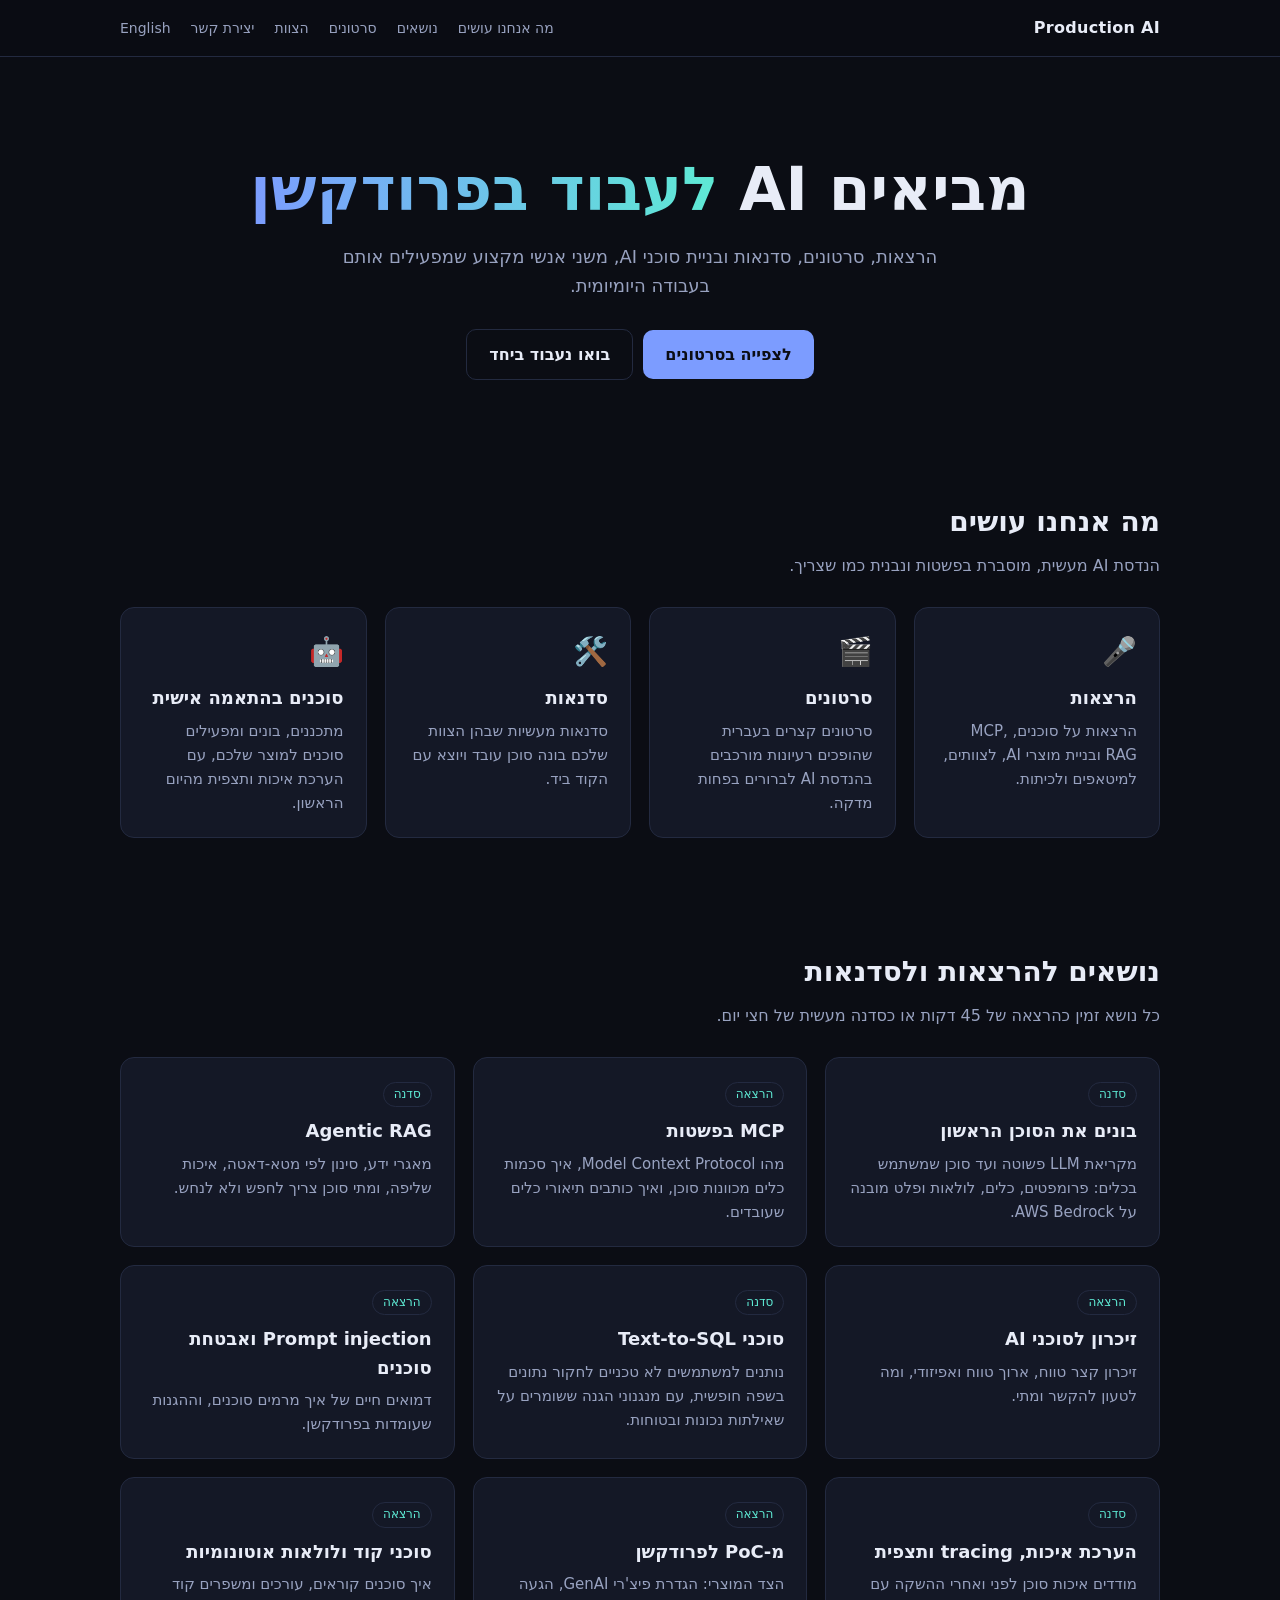
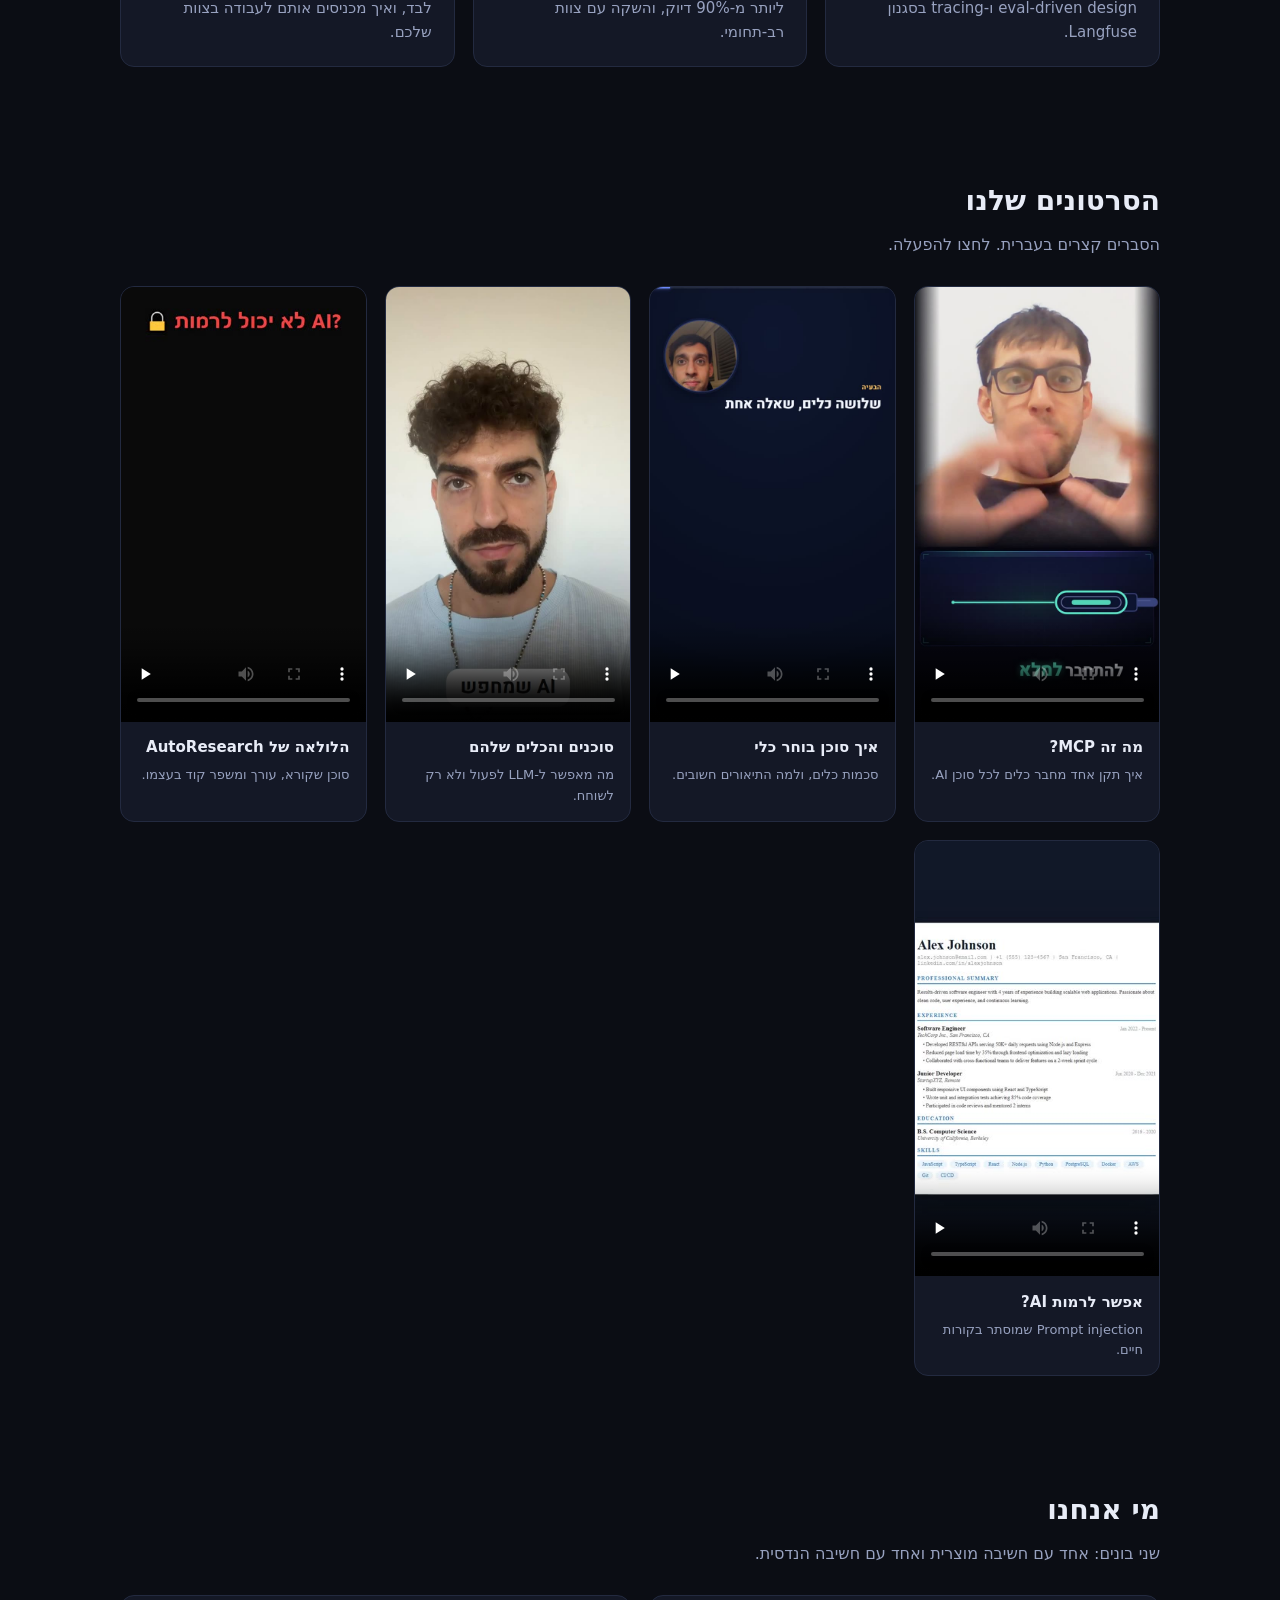
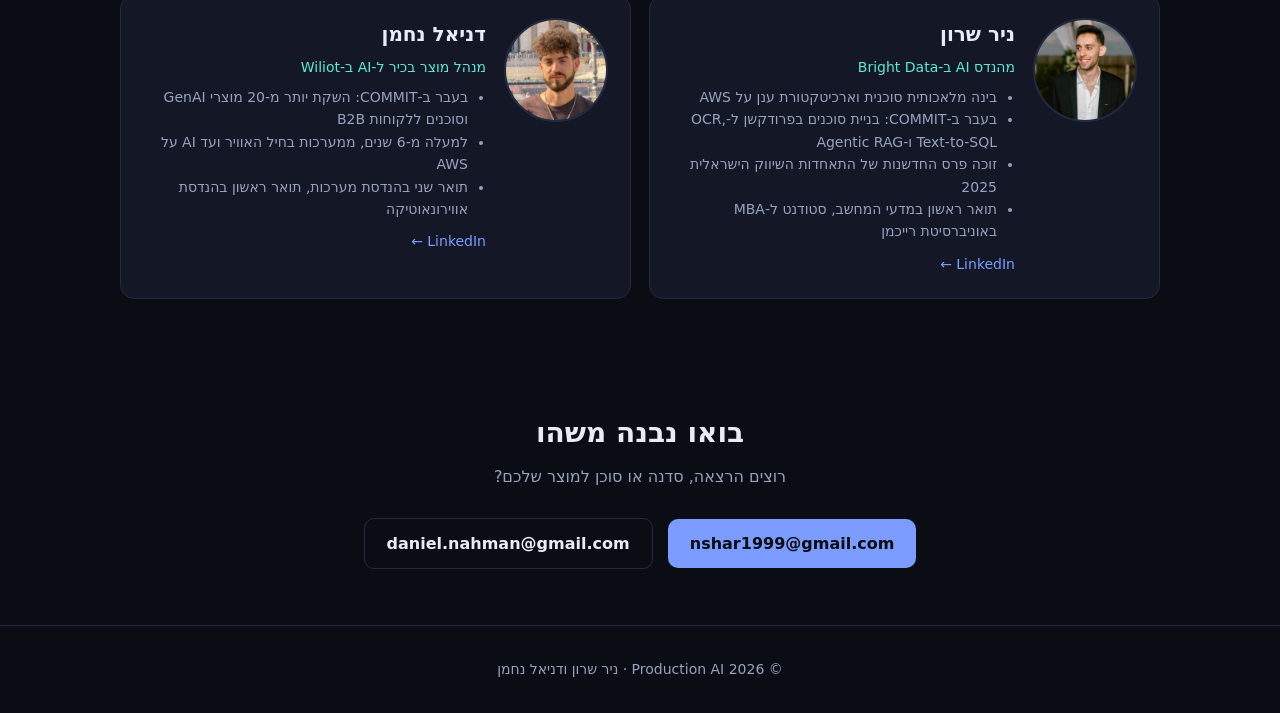
==== he.html @ a1045b03 "Hebrew version, LinkedIn links, MBA update" ====
<!doctype html>
<html lang="he" dir="rtl">
<head>
<meta charset="utf-8">
<meta name="viewport" content="width=device-width, initial-scale=1">
<title>Production AI | ניר שרון ודניאל נחמן</title>
<meta name="description" content="הרצאות, סרטונים, סדנאות ובניית סוכני AI בהתאמה אישית עם ניר שרון ודניאל נחמן.">
<style>
:root{--bg:#0b0d14;--card:#141826;--line:#232a40;--text:#e8ecf7;--mute:#98a2c0;--accent:#7c9cff;--accent2:#5eead4}
*{box-sizing:border-box;margin:0}
html{scroll-behavior:smooth}
body{background:var(--bg);color:var(--text);font:16px/1.6 system-ui,-apple-system,"Segoe UI",Arial,sans-serif}
a{color:var(--accent);text-decoration:none}
.wrap{max-width:1080px;margin:0 auto;padding:0 20px}
nav{position:sticky;top:0;background:#0b0d14ee;backdrop-filter:blur(8px);border-bottom:1px solid var(--line);z-index:5}
nav .wrap{display:flex;justify-content:space-between;align-items:center;height:56px}
nav b{letter-spacing:.3px}
nav div a{margin-right:20px;color:var(--mute);font-size:14px}
nav div a:hover{color:var(--text)}
.hero{padding:96px 0 64px;text-align:center}
.hero h1{font-size:clamp(34px,7vw,60px);line-height:1.2;margin-bottom:18px}
.hero h1 span{background:linear-gradient(90deg,var(--accent),var(--accent2));-webkit-background-clip:text;background-clip:text;color:transparent}
.hero p{color:var(--mute);max-width:620px;margin:0 auto 28px;font-size:18px}
.btn{display:inline-block;padding:12px 22px;border-radius:10px;background:var(--accent);color:#0b0d14;font-weight:600}
.btn.ghost{background:none;border:1px solid var(--line);color:var(--text);margin-right:10px}
section{padding:56px 0}
h2{font-size:28px;margin-bottom:8px}
.sub{color:var(--mute);margin-bottom:28px}
.grid{display:grid;gap:18px}
.offers{grid-template-columns:repeat(auto-fit,minmax(220px,1fr))}
.card{background:var(--card);border:1px solid var(--line);border-radius:14px;padding:22px}
.card h3{font-size:18px;margin-bottom:6px}
.card p{color:var(--mute);font-size:15px}
.icon{font-size:28px;margin-bottom:10px}
.videos{grid-template-columns:repeat(auto-fill,minmax(230px,1fr))}
.vid{padding:0;overflow:hidden}
.vid video{width:100%;aspect-ratio:9/16;object-fit:cover;background:#000;display:block}
.vid .t{padding:14px 16px}
.vid h3{font-size:15px}
.vid p{font-size:13px;color:var(--mute)}
.people{grid-template-columns:repeat(auto-fit,minmax(300px,1fr))}
.person{display:flex;gap:18px;align-items:flex-start}
.person img{width:104px;height:104px;border-radius:50%;object-fit:cover;border:2px solid var(--line);flex:none}
.person h3{font-size:20px}
.role{color:var(--accent2);font-size:14px;margin-bottom:8px}
.person ul{padding-right:18px;color:var(--mute);font-size:14px}
.topics{grid-template-columns:repeat(auto-fit,minmax(260px,1fr))}
.tag{display:inline-block;font-size:12px;padding:2px 10px;border-radius:99px;border:1px solid var(--line);color:var(--accent2);margin-bottom:10px}
.in{display:inline-block;margin-top:10px;font-size:14px}
footer{border-top:1px solid var(--line);padding:32px 0;color:var(--mute);font-size:14px;text-align:center}
</style>
</head>
<body>
<nav><div class="wrap"><b>Production AI</b><div><a href="#what">מה אנחנו עושים</a><a href="#topics">נושאים</a><a href="#videos">סרטונים</a><a href="#team">הצוות</a><a href="#contact">יצירת קשר</a><a href="index.html" hreflang="en">English</a></div></div></nav>

<header class="hero"><div class="wrap">
<h1>מביאים AI <span>לעבוד בפרודקשן</span></h1>
<p>הרצאות, סרטונים, סדנאות ובניית סוכני AI, משני אנשי מקצוע שמפעילים אותם בעבודה היומיומית.</p>
<a class="btn" href="#videos">לצפייה בסרטונים</a><a class="btn ghost" href="#contact">בואו נעבוד ביחד</a>
</div></header>

<section id="what"><div class="wrap">
<h2>מה אנחנו עושים</h2><p class="sub">הנדסת AI מעשית, מוסברת בפשטות ונבנית כמו שצריך.</p>
<div class="grid offers">
<div class="card"><div class="icon">🎤</div><h3>הרצאות</h3><p>הרצאות על סוכנים, MCP, RAG ובניית מוצרי AI, לצוותים, למיטאפים ולכיתות.</p></div>
<div class="card"><div class="icon">🎬</div><h3>סרטונים</h3><p>סרטונים קצרים בעברית שהופכים רעיונות מורכבים בהנדסת AI לברורים בפחות מדקה.</p></div>
<div class="card"><div class="icon">🛠️</div><h3>סדנאות</h3><p>סדנאות מעשיות שבהן הצוות שלכם בונה סוכן עובד ויוצא עם הקוד ביד.</p></div>
<div class="card"><div class="icon">🤖</div><h3>סוכנים בהתאמה אישית</h3><p>מתכננים, בונים ומפעילים סוכנים למוצר שלכם, עם הערכת איכות ותצפית מהיום הראשון.</p></div>
</div></div></section>

<section id="topics"><div class="wrap">
<h2>נושאים להרצאות ולסדנאות</h2><p class="sub">כל נושא זמין כהרצאה של 45 דקות או כסדנה מעשית של חצי יום.</p>
<div class="grid topics">
<div class="card"><span class="tag">סדנה</span><h3>בונים את הסוכן הראשון</h3><p>מקריאת LLM פשוטה ועד סוכן שמשתמש בכלים: פרומפטים, כלים, לולאות ופלט מובנה על AWS Bedrock.</p></div>
<div class="card"><span class="tag">הרצאה</span><h3>MCP בפשטות</h3><p>מהו Model Context Protocol, איך סכמות כלים מכוונות סוכן, ואיך כותבים תיאורי כלים שעובדים.</p></div>
<div class="card"><span class="tag">סדנה</span><h3>Agentic RAG</h3><p>מאגרי ידע, סינון לפי מטא-דאטה, איכות שליפה, ומתי סוכן צריך לחפש ולא לנחש.</p></div>
<div class="card"><span class="tag">הרצאה</span><h3>זיכרון לסוכני AI</h3><p>זיכרון קצר טווח, ארוך טווח ואפיזודי, ומה לטעון להקשר ומתי.</p></div>
<div class="card"><span class="tag">סדנה</span><h3>סוכני Text-to-SQL</h3><p>נותנים למשתמשים לא טכניים לחקור נתונים בשפה חופשית, עם מנגנוני הגנה ששומרים על שאילתות נכונות ובטוחות.</p></div>
<div class="card"><span class="tag">הרצאה</span><h3>Prompt injection ואבטחת סוכנים</h3><p>דמואים חיים של איך מרמים סוכנים, וההגנות שעומדות בפרודקשן.</p></div>
<div class="card"><span class="tag">סדנה</span><h3>הערכת איכות, tracing ותצפית</h3><p>מודדים איכות סוכן לפני ואחרי ההשקה עם eval-driven design ו-tracing בסגנון Langfuse.</p></div>
<div class="card"><span class="tag">הרצאה</span><h3>מ-PoC לפרודקשן</h3><p>הצד המוצרי: הגדרת פיצ'רי GenAI, הגעה ליותר מ-90% דיוק, והשקה עם צוות רב-תחומי.</p></div>
<div class="card"><span class="tag">הרצאה</span><h3>סוכני קוד ולולאות אוטונומיות</h3><p>איך סוכנים קוראים, עורכים ומשפרים קוד לבד, ואיך מכניסים אותם לעבודה בצוות שלכם.</p></div>
</div></div></section>

<section id="videos"><div class="wrap">
<h2>הסרטונים שלנו</h2><p class="sub">הסברים קצרים בעברית. לחצו להפעלה.</p>
<div class="grid videos">
<div class="card vid"><video controls preload="none" playsinline poster="posters/mcp-explained.jpg" src="videos/mcp-explained.mp4"></video><div class="t"><h3>מה זה MCP?</h3><p>איך תקן אחד מחבר כלים לכל סוכן AI.</p></div></div>
<div class="card vid"><video controls preload="none" playsinline poster="posters/mcp-tool-schema.jpg" src="videos/mcp-tool-schema.mp4"></video><div class="t"><h3>איך סוכן בוחר כלי</h3><p>סכמות כלים, ולמה התיאורים חשובים.</p></div></div>
<div class="card vid"><video controls preload="none" playsinline poster="posters/agent-tools.jpg" src="videos/agent-tools.mp4"></video><div class="t"><h3>סוכנים והכלים שלהם</h3><p>מה מאפשר ל-LLM לפעול ולא רק לשוחח.</p></div></div>
<div class="card vid"><video controls preload="none" playsinline poster="posters/autoresearch.jpg" src="videos/autoresearch.mp4"></video><div class="t"><h3>הלולאה של AutoResearch</h3><p>סוכן שקורא, עורך ומשפר קוד בעצמו.</p></div></div>
<div class="card vid"><video controls preload="none" playsinline poster="posters/prompt-injection.jpg" src="videos/prompt-injection.mp4"></video><div class="t"><h3>אפשר לרמות AI?</h3><p>Prompt injection שמוסתר בקורות חיים.</p></div></div>
</div></div></section>

<section id="team"><div class="wrap">
<h2>מי אנחנו</h2><p class="sub">שני בונים: אחד עם חשיבה מוצרית ואחד עם חשיבה הנדסית.</p>
<div class="grid people">
<div class="card person"><img src="img/nir.png" alt="ניר שרון"><div><h3>ניר שרון</h3><div class="role">מהנדס AI ב-Bright Data</div>
<ul><li>בינה מלאכותית סוכנית וארכיטקטורת ענן על AWS</li><li>בעבר ב-COMMIT: בניית סוכנים בפרודקשן ל-OCR, Text-to-SQL ו-Agentic RAG</li><li>זוכה פרס החדשנות של התאחדות השיווק הישראלית 2025</li><li>תואר ראשון במדעי המחשב, סטודנט ל-MBA באוניברסיטת רייכמן</li></ul>
<a class="in" href="https://www.linkedin.com/in/nir-sharon-b76b2b27a/" target="_blank" rel="noopener">LinkedIn ←</a></div></div>
<div class="card person"><img src="img/daniel.jpg" alt="דניאל נחמן"><div><h3>דניאל נחמן</h3><div class="role">מנהל מוצר בכיר ל-AI ב-Wiliot</div>
<ul><li>בעבר ב-COMMIT: השקת יותר מ-20 מוצרי GenAI וסוכנים ללקוחות B2B</li><li>למעלה מ-6 שנים, ממערכות בחיל האוויר ועד AI על AWS</li><li>תואר שני בהנדסת מערכות, תואר ראשון בהנדסת אווירונאוטיקה</li></ul>
<a class="in" href="https://www.linkedin.com/in/daniel-nahman-990b09152/" target="_blank" rel="noopener">LinkedIn ←</a></div></div>
</div></div></section>

<section id="contact"><div class="wrap" style="text-align:center">
<h2>בואו נבנה משהו</h2><p class="sub">רוצים הרצאה, סדנה או סוכן למוצר שלכם?</p>
<a class="btn" href="mailto:nshar1999@gmail.com">nshar1999@gmail.com</a>
<a class="btn ghost" href="mailto:daniel.nahman@gmail.com">daniel.nahman@gmail.com</a>
</div></section>

<footer>© 2026 Production AI · ניר שרון ודניאל נחמן</footer>
</body>
</html>
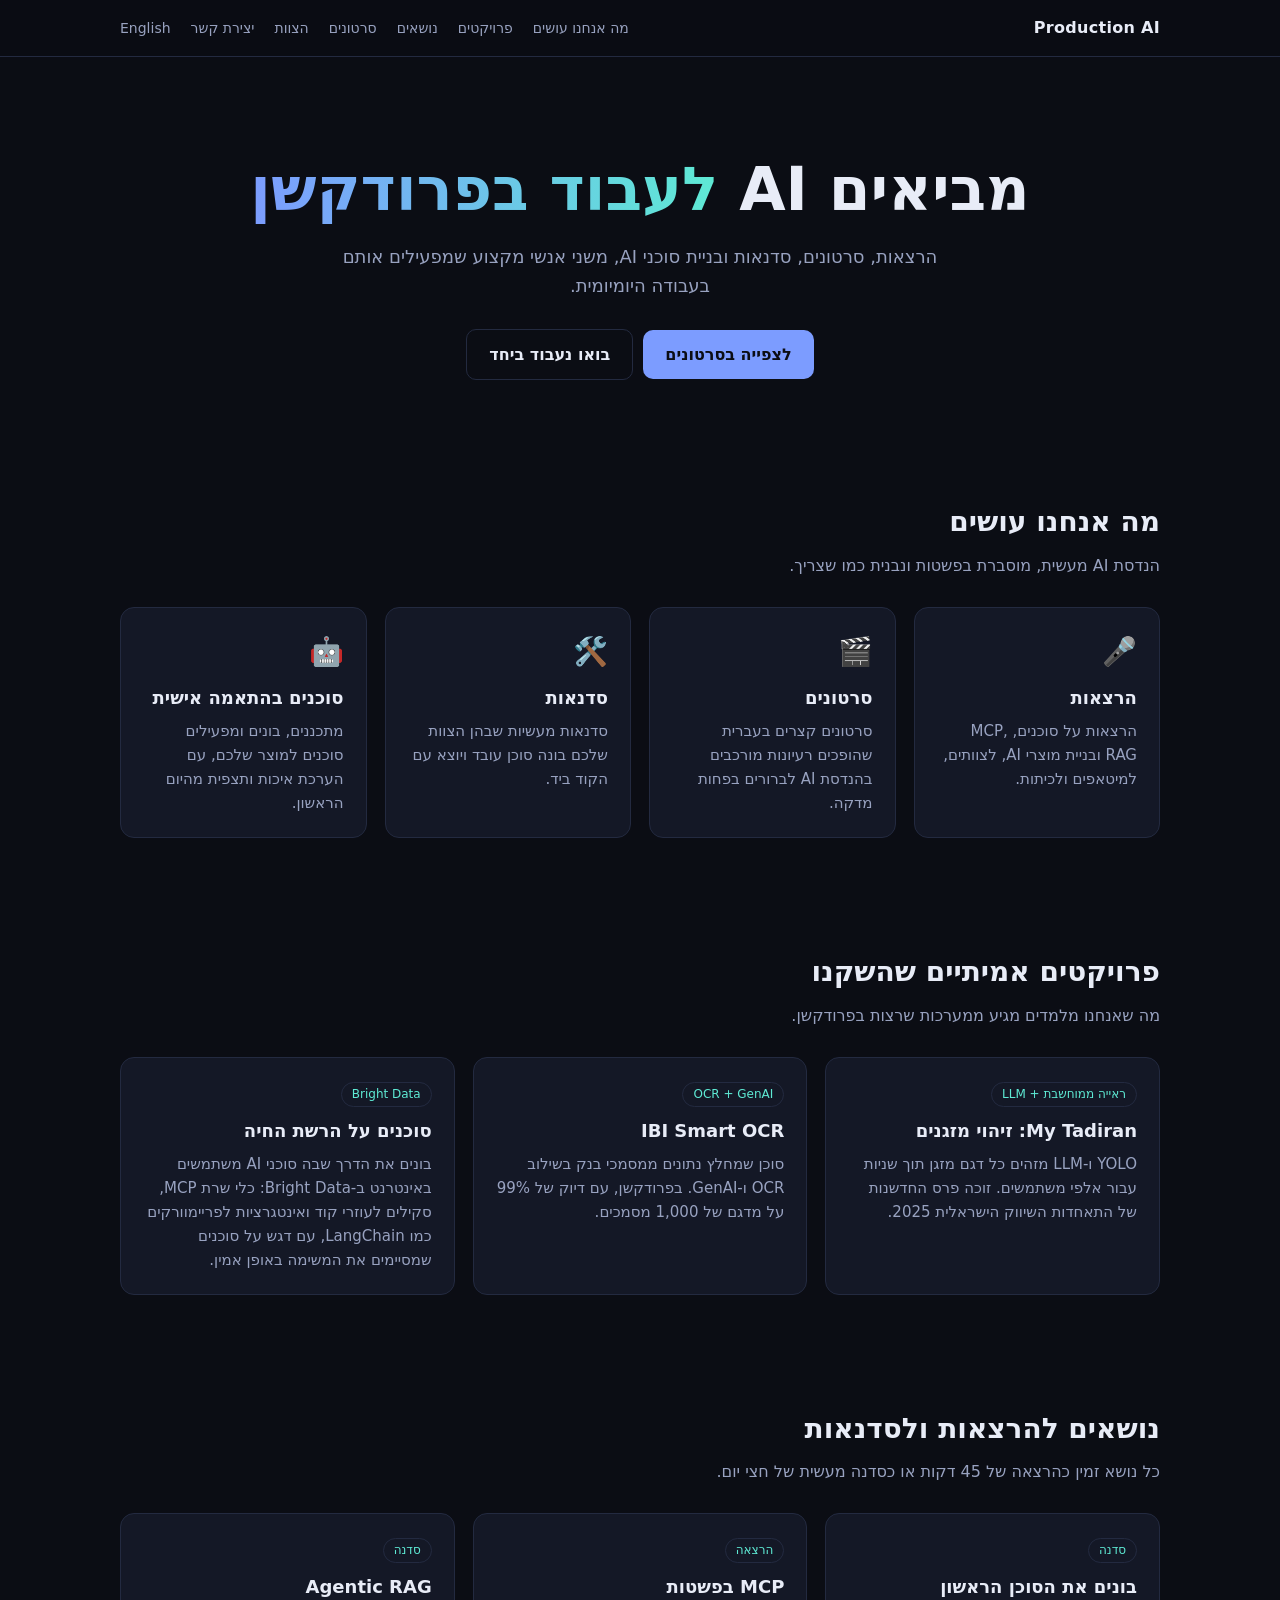
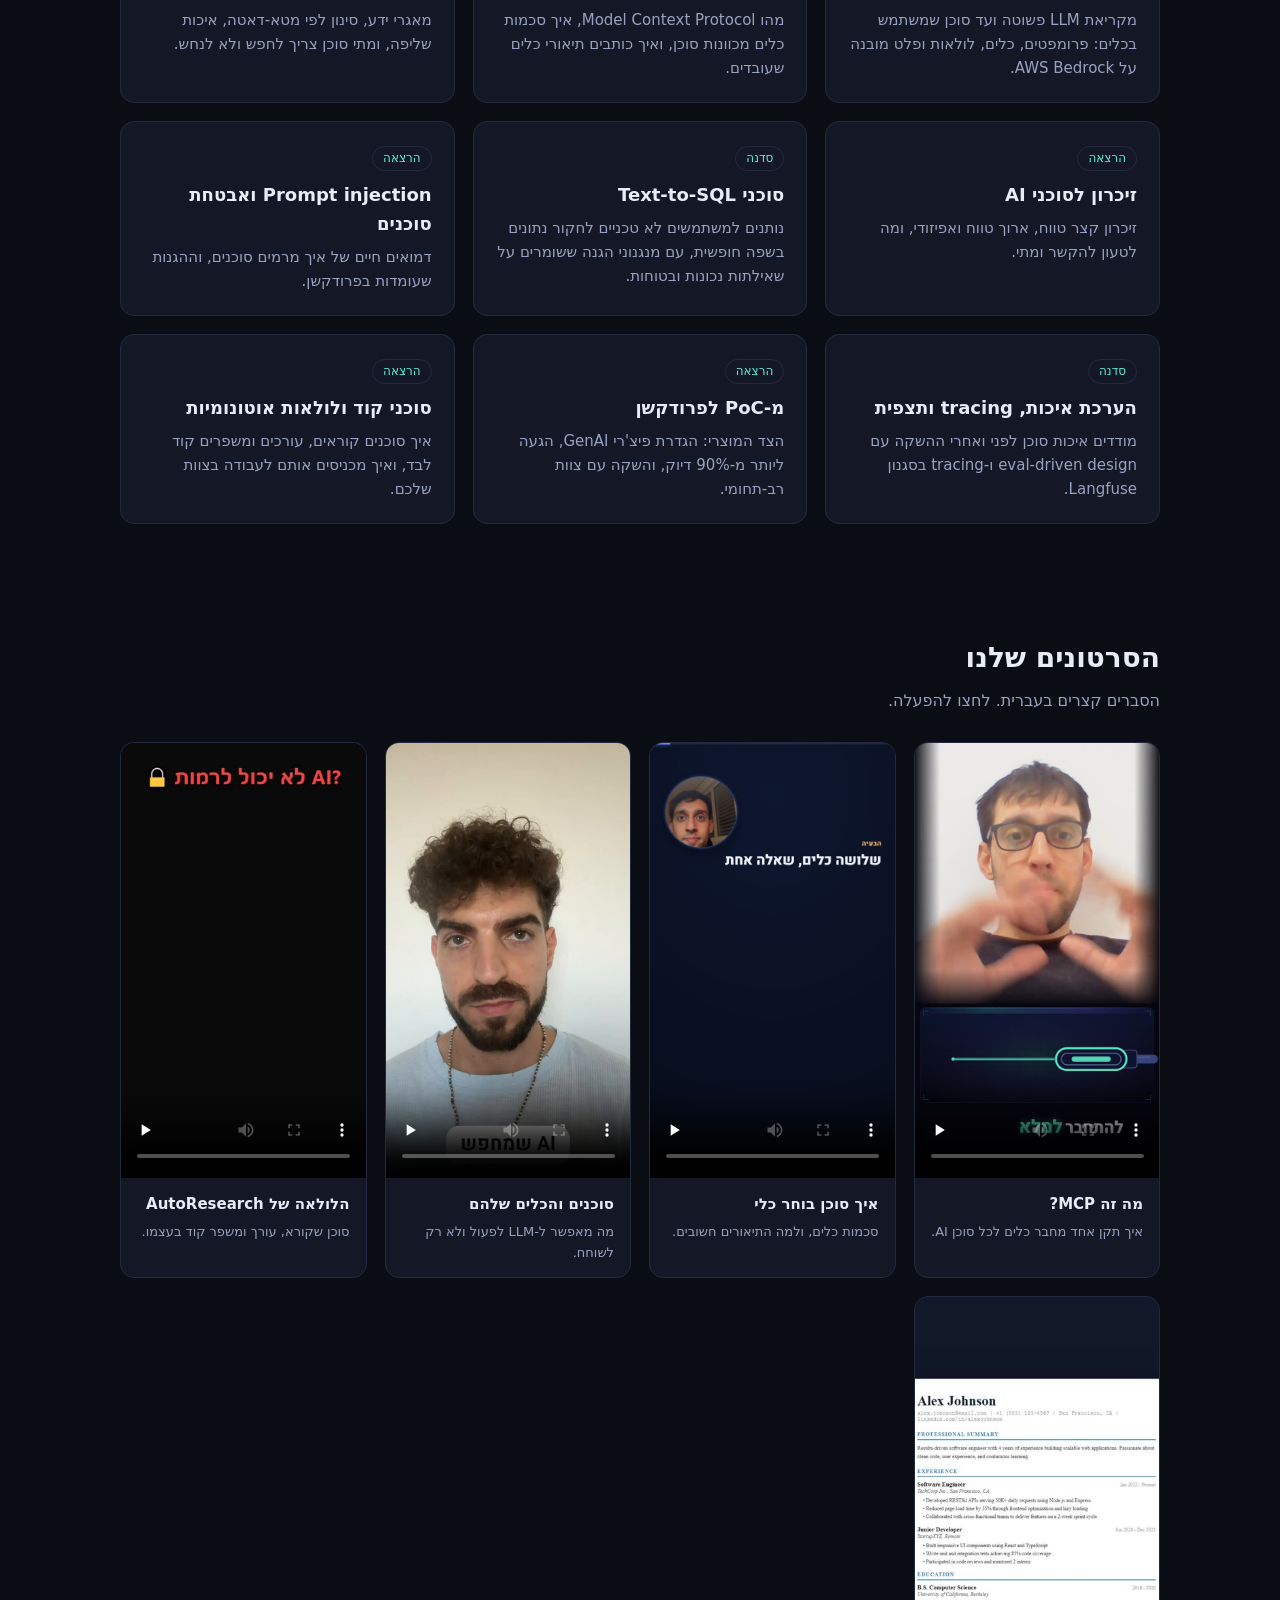
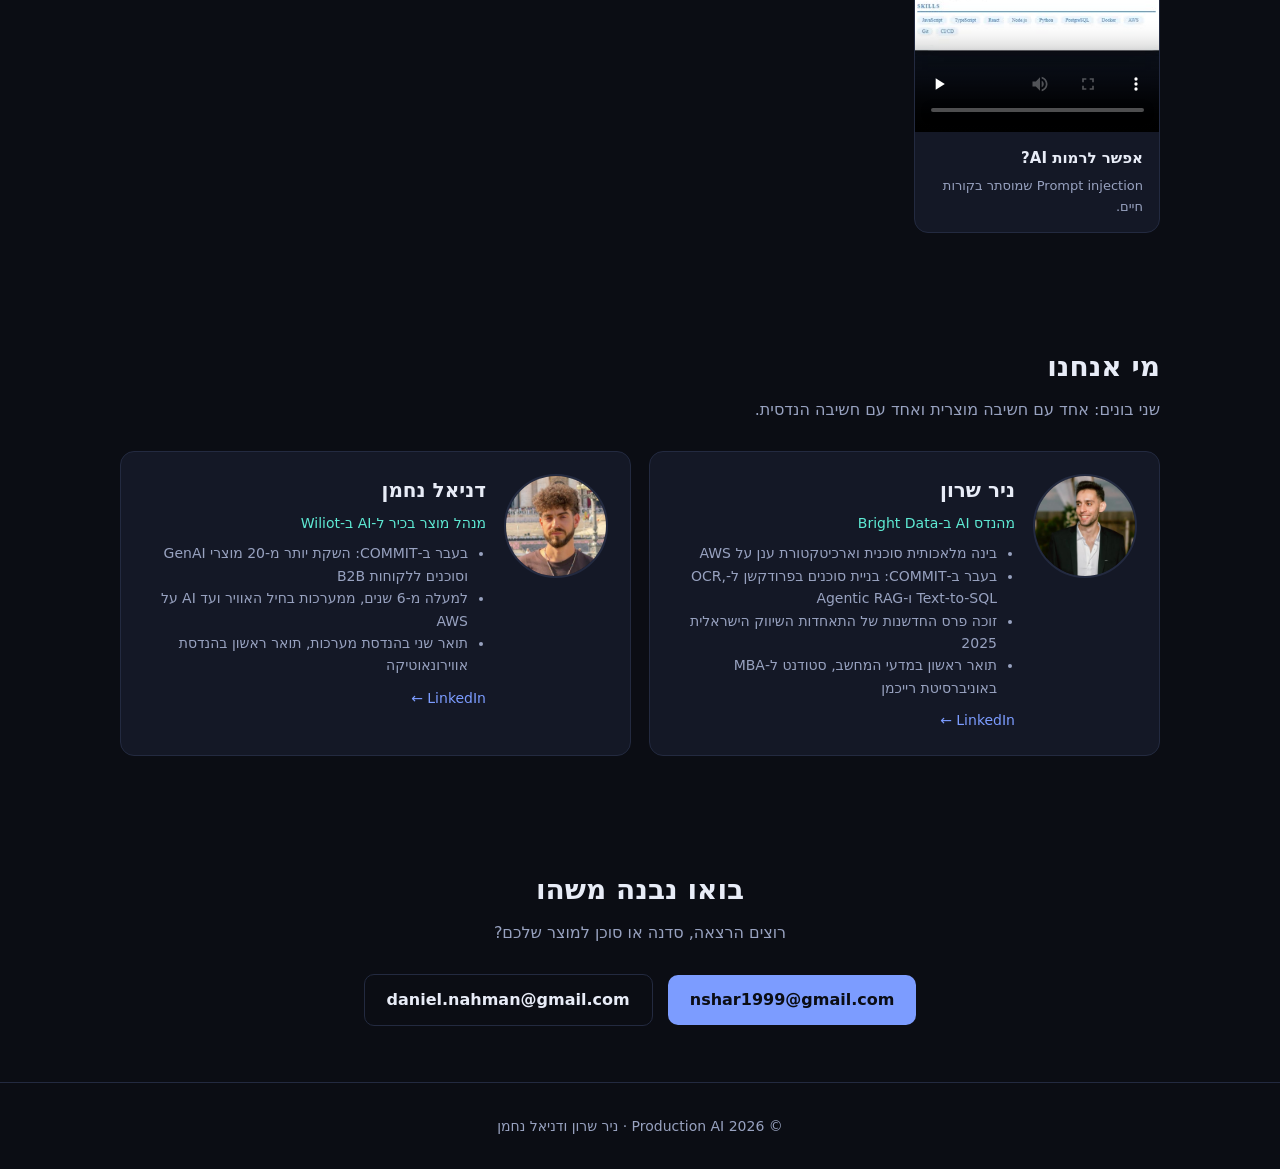
==== commit 0c0d77bf: "Add real projects section" ====
--- a/he.html
+++ b/he.html
@@ -51,7 +51,7 @@
 </style>
 </head>
 <body>
-<nav><div class="wrap"><b>Production AI</b><div><a href="#what">מה אנחנו עושים</a><a href="#topics">נושאים</a><a href="#videos">סרטונים</a><a href="#team">הצוות</a><a href="#contact">יצירת קשר</a><a href="index.html" hreflang="en">English</a></div></div></nav>
+<nav><div class="wrap"><b>Production AI</b><div><a href="#what">מה אנחנו עושים</a><a href="#projects">פרויקטים</a><a href="#topics">נושאים</a><a href="#videos">סרטונים</a><a href="#team">הצוות</a><a href="#contact">יצירת קשר</a><a href="index.html" hreflang="en">English</a></div></div></nav>
 
 <header class="hero"><div class="wrap">
 <h1>מביאים AI <span>לעבוד בפרודקשן</span></h1>
@@ -68,6 +68,13 @@
 <div class="card"><div class="icon">🤖</div><h3>סוכנים בהתאמה אישית</h3><p>מתכננים, בונים ומפעילים סוכנים למוצר שלכם, עם הערכת איכות ותצפית מהיום הראשון.</p></div>
 </div></div></section>
 
+<section id="projects"><div class="wrap">
+<h2>פרויקטים אמיתיים שהשקנו</h2><p class="sub">מה שאנחנו מלמדים מגיע ממערכות שרצות בפרודקשן.</p>
+<div class="grid topics">
+<div class="card"><span class="tag">ראייה ממוחשבת + LLM</span><h3>My Tadiran: זיהוי מזגנים</h3><p>YOLO ו-LLM מזהים כל דגם מזגן תוך שניות עבור אלפי משתמשים. זוכה פרס החדשנות של התאחדות השיווק הישראלית 2025.</p></div>
+<div class="card"><span class="tag">OCR + GenAI</span><h3>IBI Smart OCR</h3><p>סוכן שמחלץ נתונים ממסמכי בנק בשילוב OCR ו-GenAI. בפרודקשן, עם דיוק של 99% על מדגם של 1,000 מסמכים.</p></div>
+<div class="card"><span class="tag">Bright Data</span><h3>סוכנים על הרשת החיה</h3><p>בונים את הדרך שבה סוכני AI משתמשים באינטרנט ב-Bright Data: כלי שרת MCP, סקילים לעוזרי קוד ואינטגרציות לפריימוורקים כמו LangChain, עם דגש על סוכנים שמסיימים את המשימה באופן אמין.</p></div>
+</div></div></section>
 <section id="topics"><div class="wrap">
 <h2>נושאים להרצאות ולסדנאות</h2><p class="sub">כל נושא זמין כהרצאה של 45 דקות או כסדנה מעשית של חצי יום.</p>
 <div class="grid topics">
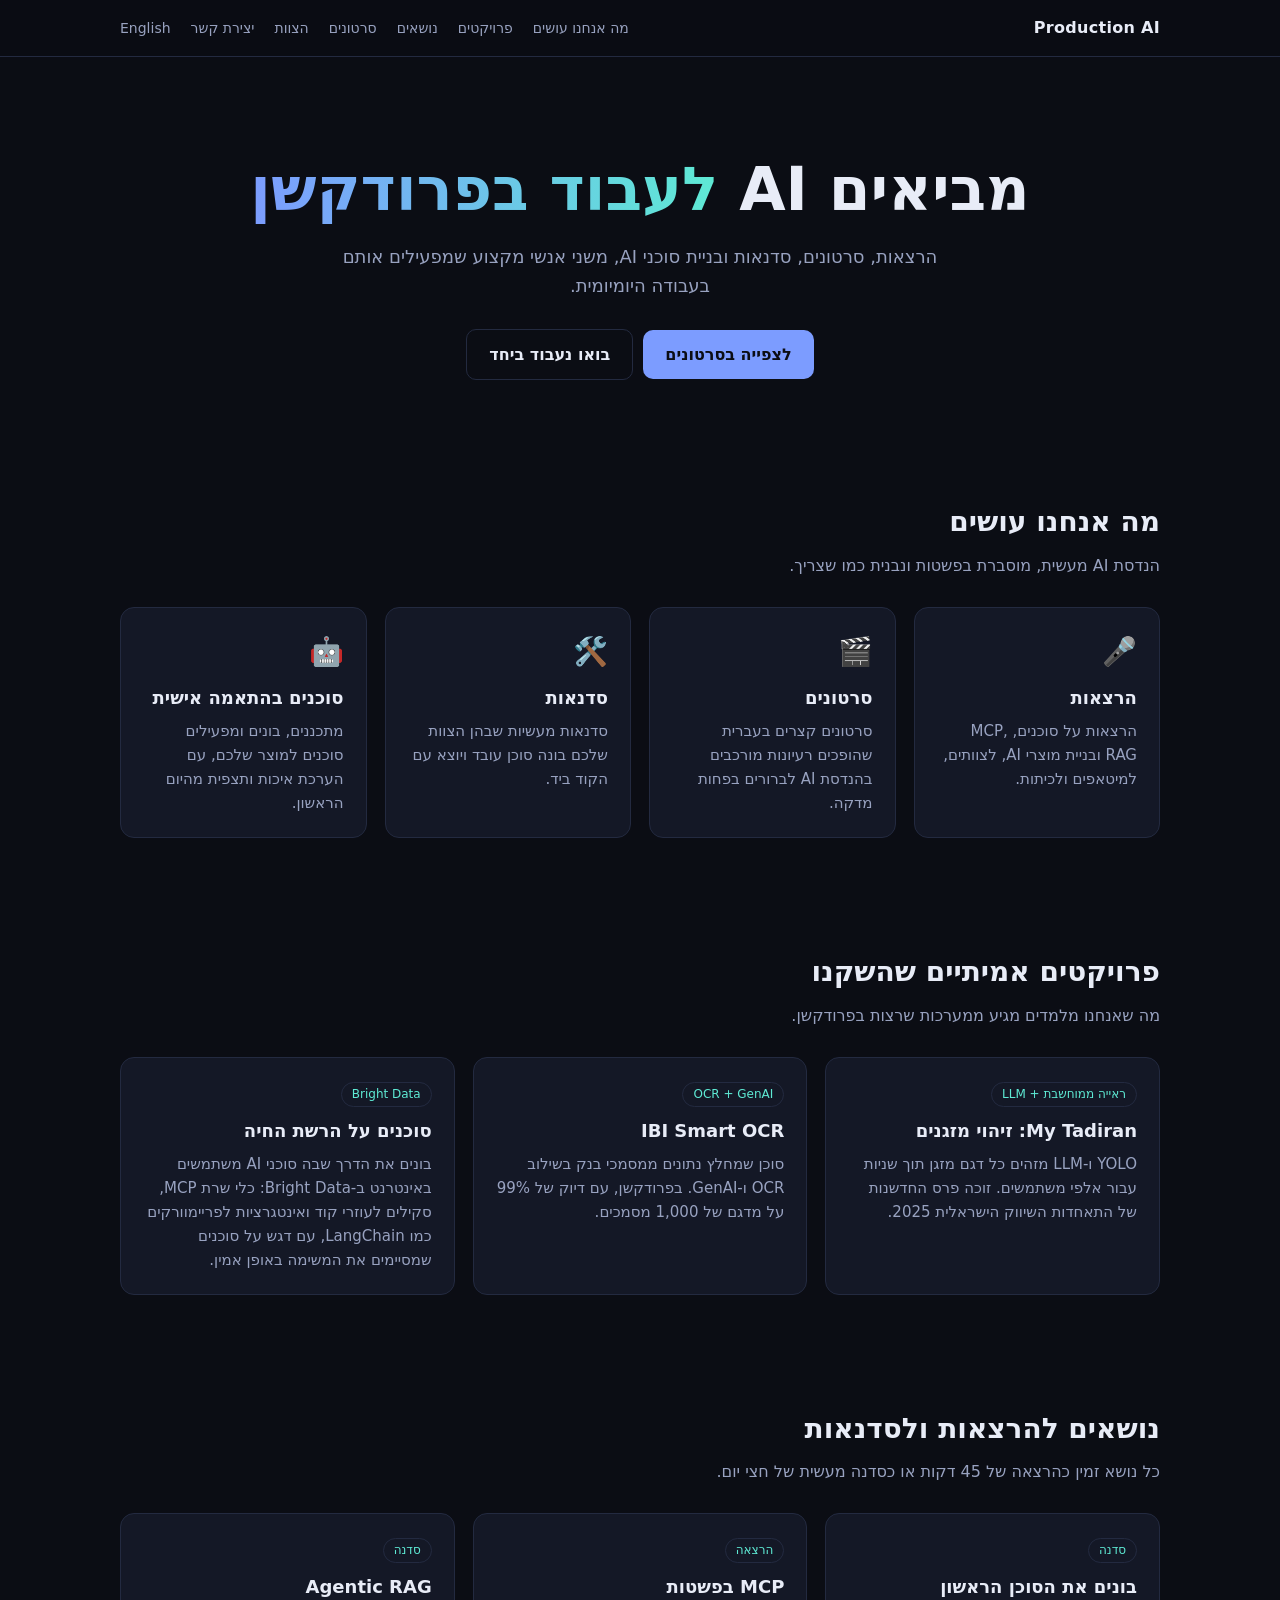
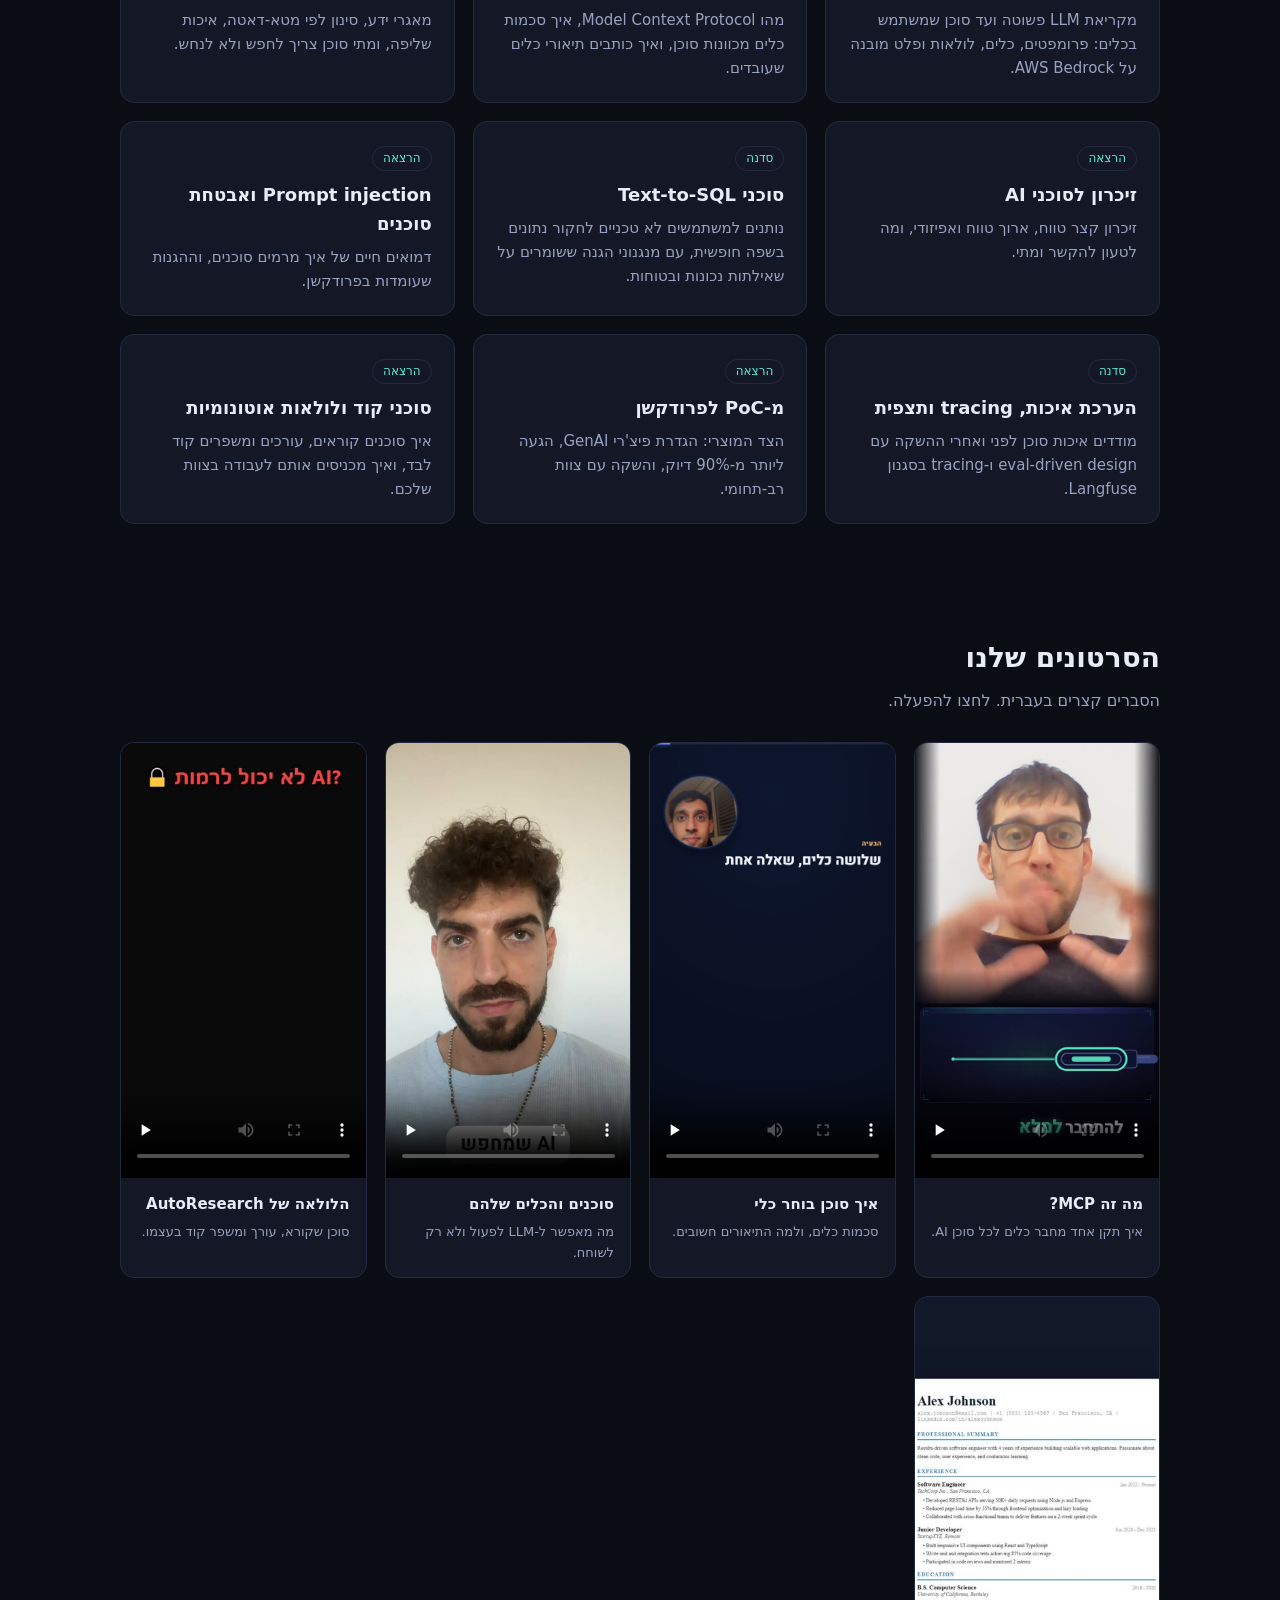
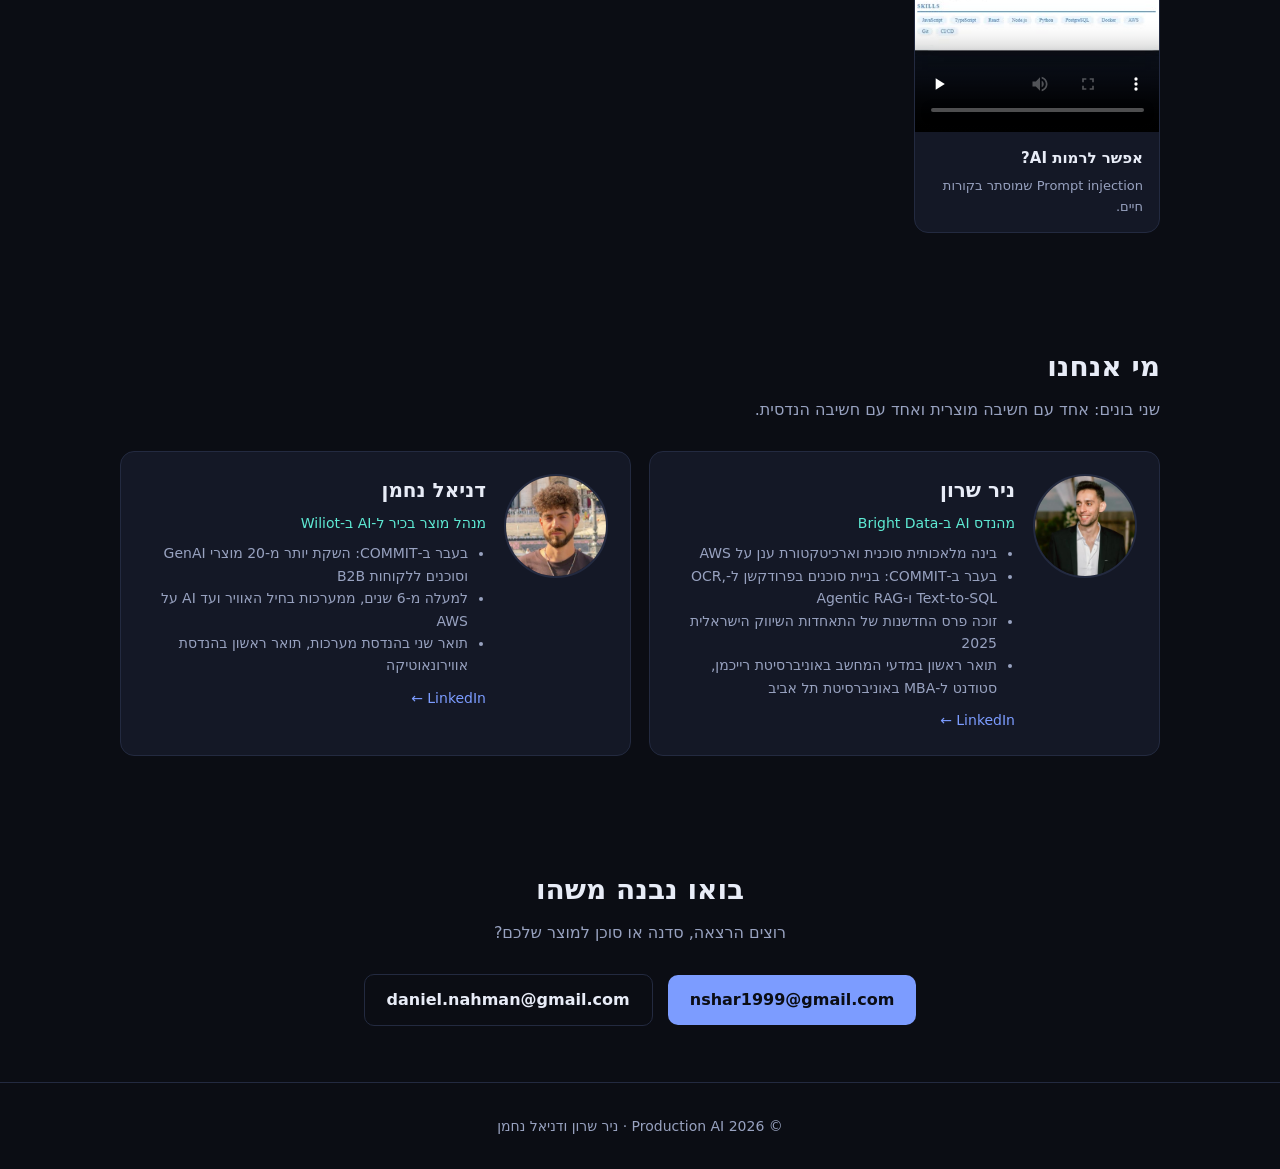
==== commit 662cdd82: "Fix education: BSc Reichman, MBA Tel Aviv" ====
--- a/he.html
+++ b/he.html
@@ -103,7 +103,7 @@
 <h2>מי אנחנו</h2><p class="sub">שני בונים: אחד עם חשיבה מוצרית ואחד עם חשיבה הנדסית.</p>
 <div class="grid people">
 <div class="card person"><img src="img/nir.png" alt="ניר שרון"><div><h3>ניר שרון</h3><div class="role">מהנדס AI ב-Bright Data</div>
-<ul><li>בינה מלאכותית סוכנית וארכיטקטורת ענן על AWS</li><li>בעבר ב-COMMIT: בניית סוכנים בפרודקשן ל-OCR, Text-to-SQL ו-Agentic RAG</li><li>זוכה פרס החדשנות של התאחדות השיווק הישראלית 2025</li><li>תואר ראשון במדעי המחשב, סטודנט ל-MBA באוניברסיטת רייכמן</li></ul>
+<ul><li>בינה מלאכותית סוכנית וארכיטקטורת ענן על AWS</li><li>בעבר ב-COMMIT: בניית סוכנים בפרודקשן ל-OCR, Text-to-SQL ו-Agentic RAG</li><li>זוכה פרס החדשנות של התאחדות השיווק הישראלית 2025</li><li>תואר ראשון במדעי המחשב באוניברסיטת רייכמן, סטודנט ל-MBA באוניברסיטת תל אביב</li></ul>
 <a class="in" href="https://www.linkedin.com/in/nir-sharon-b76b2b27a/" target="_blank" rel="noopener">LinkedIn ←</a></div></div>
 <div class="card person"><img src="img/daniel.jpg" alt="דניאל נחמן"><div><h3>דניאל נחמן</h3><div class="role">מנהל מוצר בכיר ל-AI ב-Wiliot</div>
 <ul><li>בעבר ב-COMMIT: השקת יותר מ-20 מוצרי GenAI וסוכנים ללקוחות B2B</li><li>למעלה מ-6 שנים, ממערכות בחיל האוויר ועד AI על AWS</li><li>תואר שני בהנדסת מערכות, תואר ראשון בהנדסת אווירונאוטיקה</li></ul>
